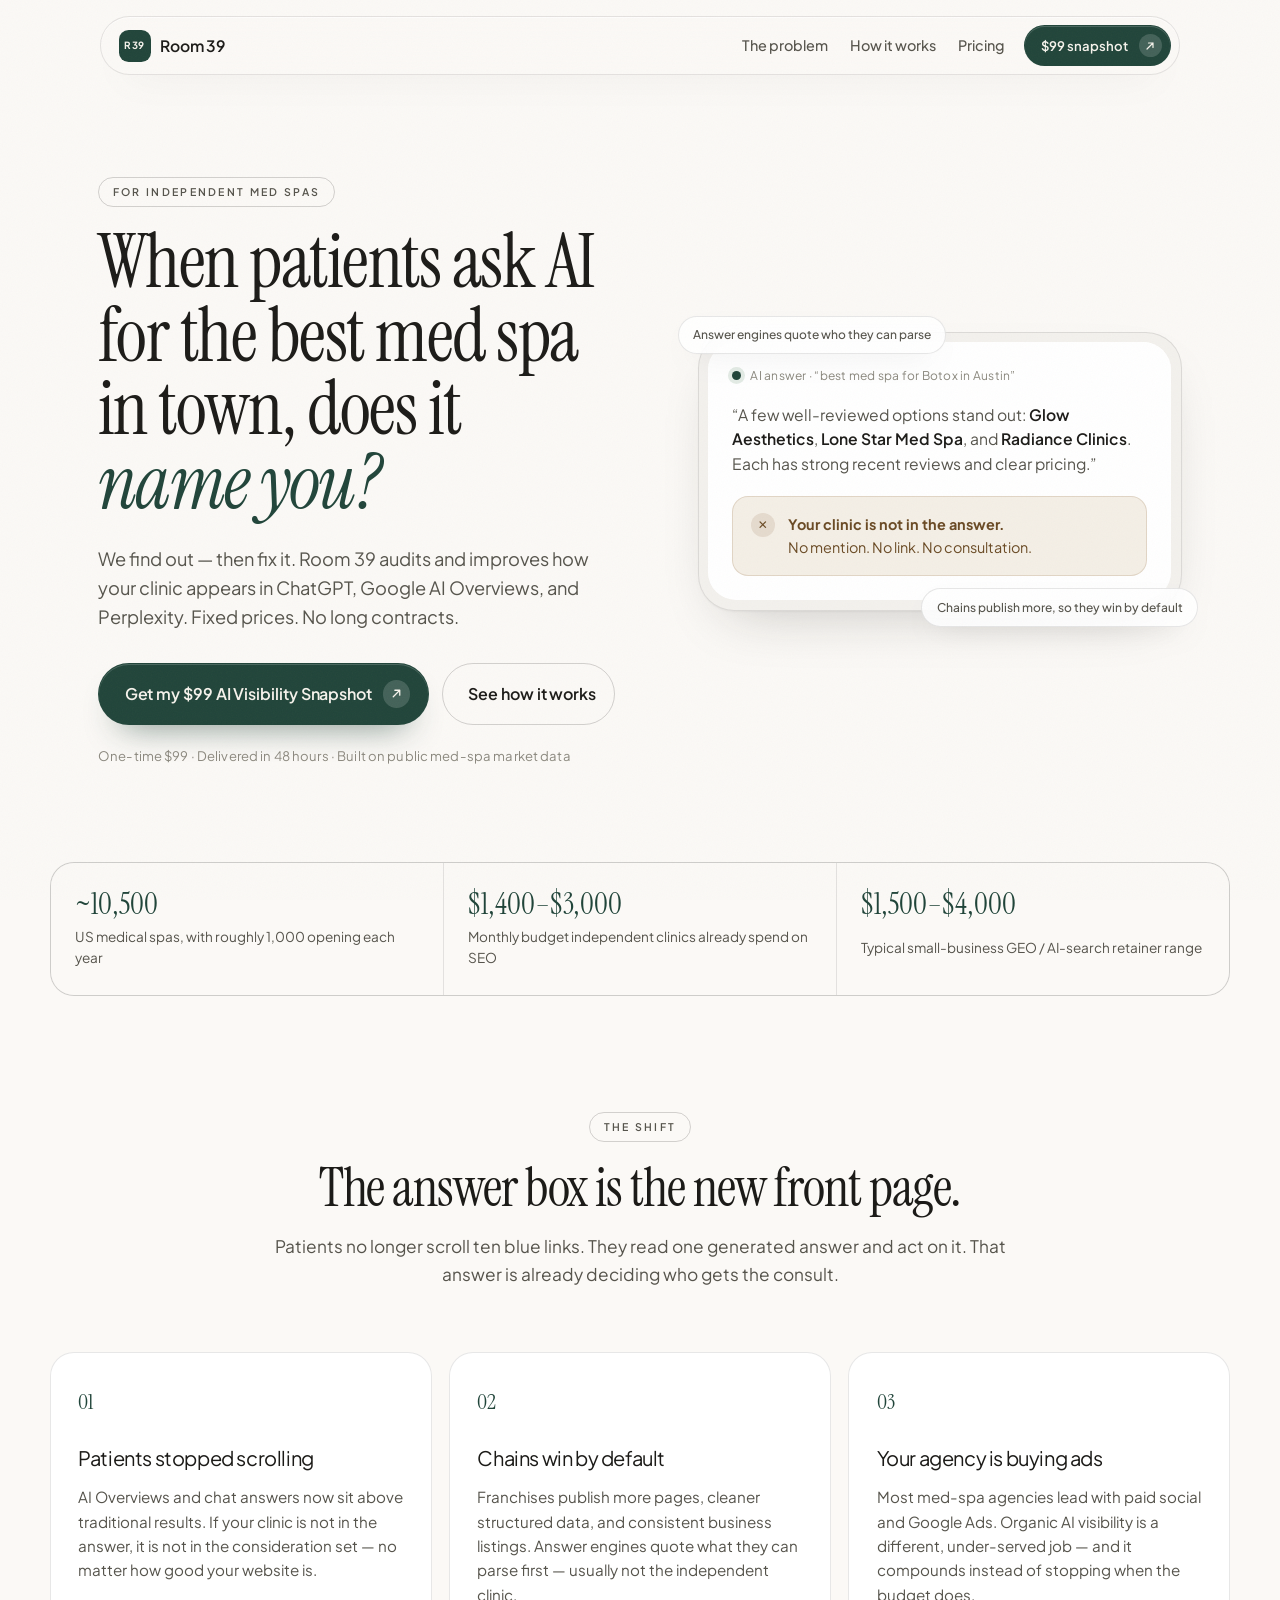
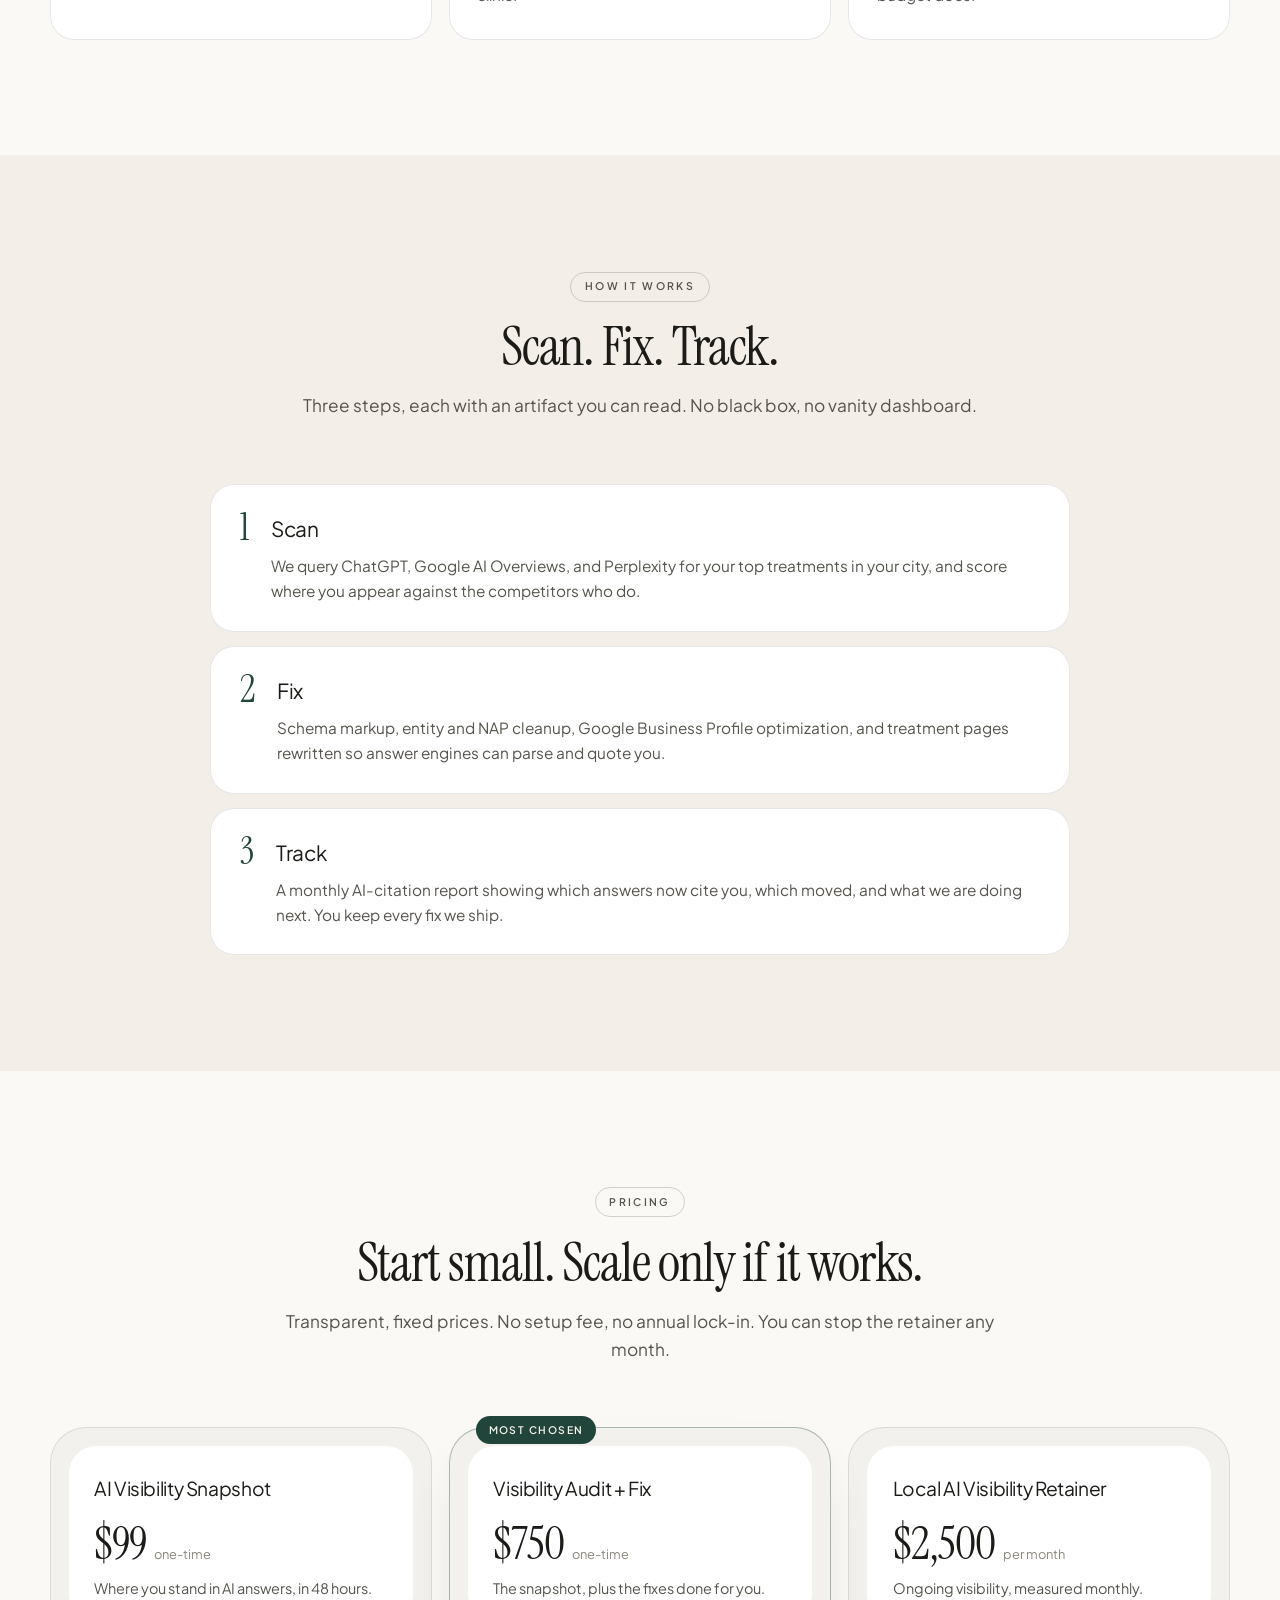
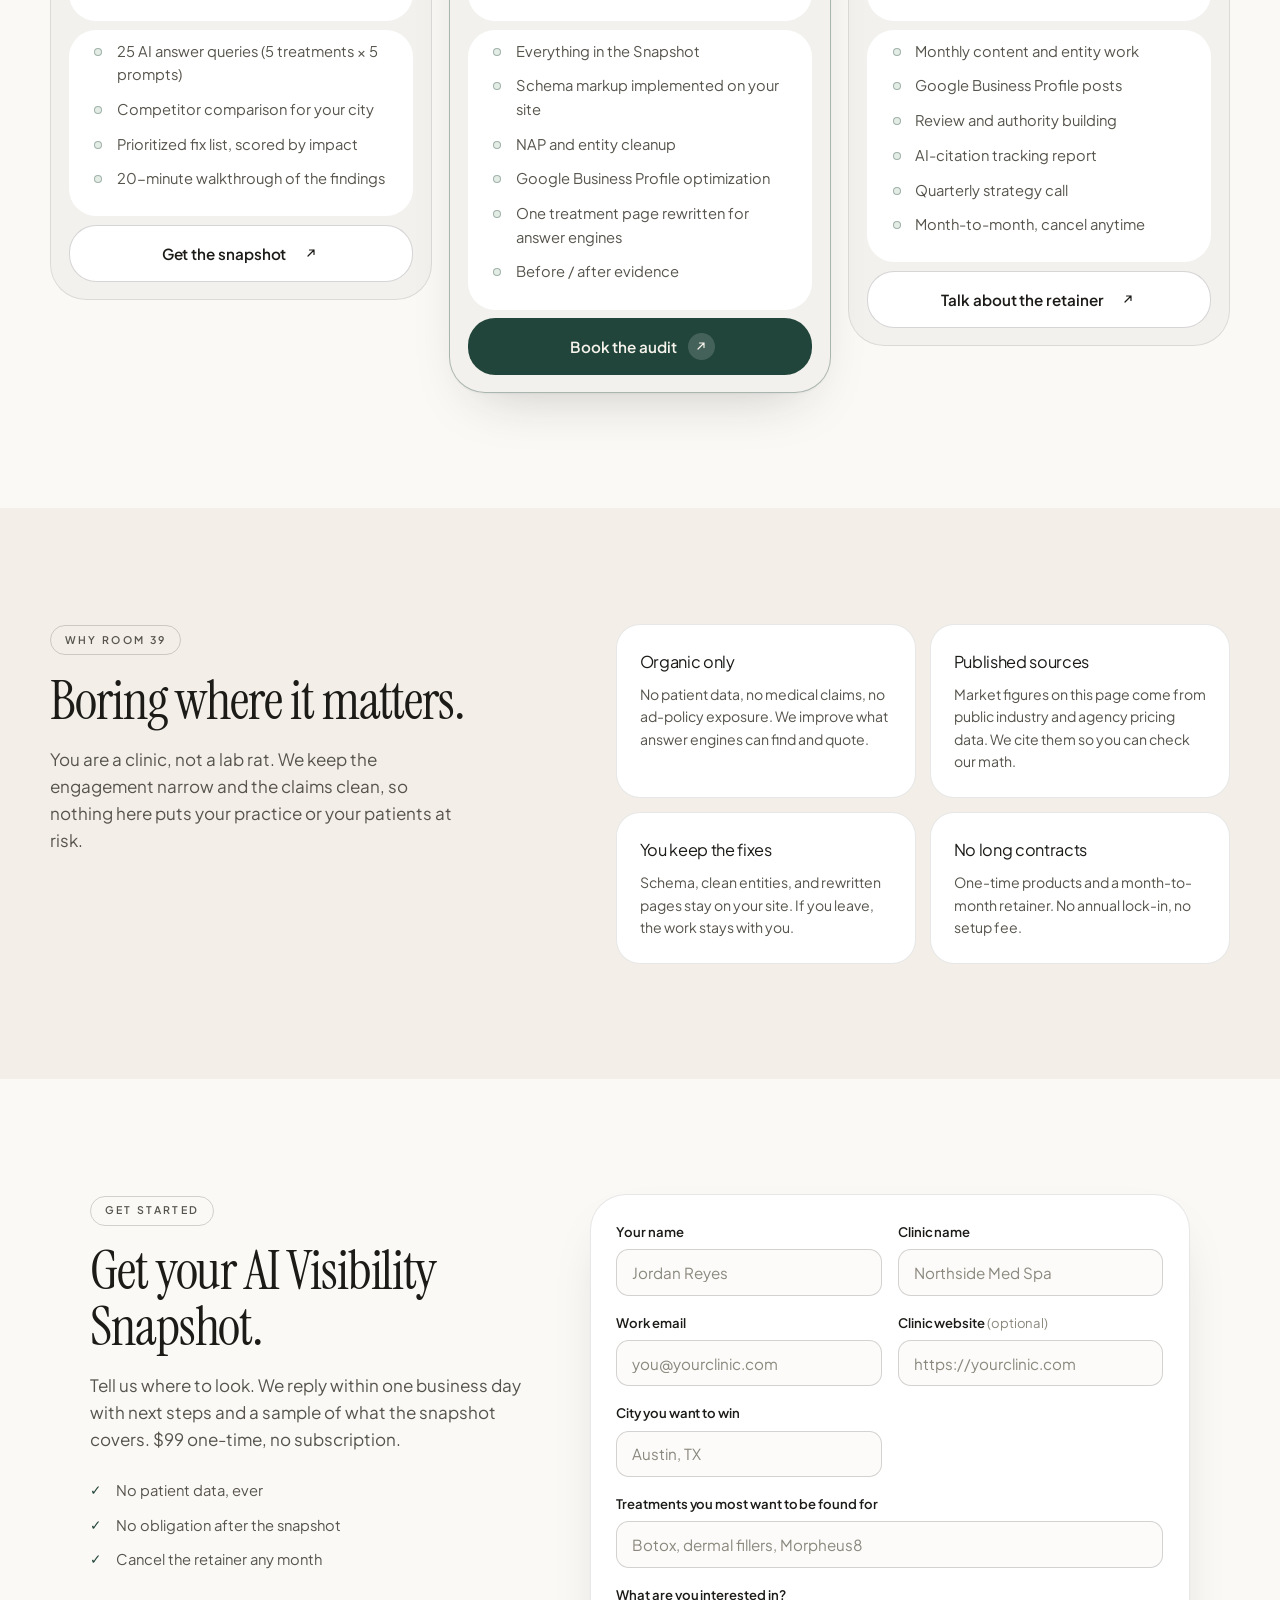
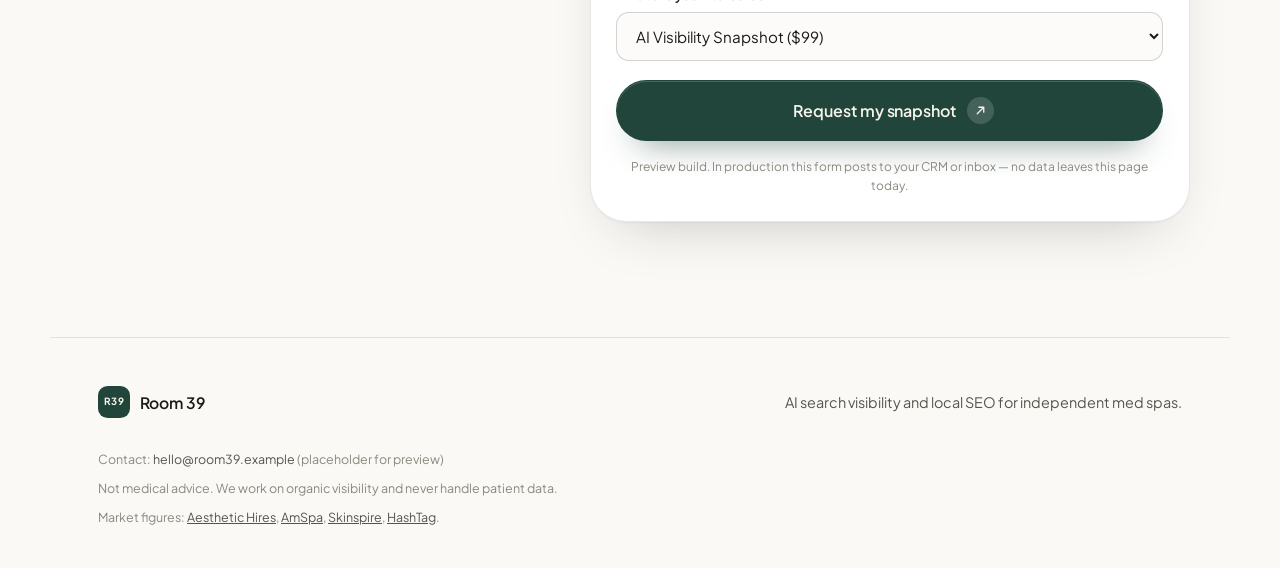
==== index.html @ 49287964 "Add Room 39 AI visibility one-page offer site Static one-pager for independent med spas: headline, p" ====
<!doctype html>
<html lang="en">
<head>
  <meta charset="utf-8" />
  <meta name="viewport" content="width=device-width, initial-scale=1" />
  <title>Room 39 — AI visibility for independent med spas</title>
  <meta name="description" content="Room 39 audits and fixes how your med spa appears in ChatGPT, Google AI Overviews, and Perplexity. Fixed prices, no long contracts." />
  <meta name="theme-color" content="#FBF9F6" />
  <meta property="og:title" content="Room 39 — AI visibility for independent med spas" />
  <meta property="og:description" content="When patients ask AI for the best med spa in town, does it name you? Find out for $99." />
  <meta property="og:type" content="website" />
  <link rel="icon" href="data:image/svg+xml,%3Csvg xmlns='http://www.w3.org/2000/svg' viewBox='0 0 32 32'%3E%3Crect width='32' height='32' rx='8' fill='%2321453A'/%3E%3Cpath d='M9 23V9h6.2c2.6 0 4.3 1.3 4.3 3.4 0 1.5-.8 2.6-2.2 3 1.7.3 2.8 1.5 2.8 3.3 0 2.4-1.9 3.9-4.9 3.9H9z' fill='%23FBF9F6'/%3E%3C/svg%3E" />
  <link rel="preconnect" href="https://fonts.googleapis.com" />
  <link rel="preconnect" href="https://fonts.gstatic.com" crossorigin />
  <link href="https://fonts.googleapis.com/css2?family=Instrument+Serif:ital@0;1&family=Plus+Jakarta+Sans:wght@400;500;600;700&display=swap" rel="stylesheet" />
  <link rel="stylesheet" href="styles.css" />
</head>
<body>
  <div class="grain" aria-hidden="true"></div>

  <!-- Floating nav pill -->
  <header class="nav-wrap">
    <nav class="nav" aria-label="Primary">
      <a class="brand" href="#top" aria-label="Room 39 home">
        <span class="brand-mark" aria-hidden="true">R39</span>
        <span class="brand-name">Room&nbsp;39</span>
      </a>
      <div class="nav-links">
        <a href="#problem">The problem</a>
        <a href="#how">How it works</a>
        <a href="#pricing">Pricing</a>
      </div>
      <a class="btn btn-sm" href="#lead" data-cta="snapshot">
        <span>$99 snapshot</span>
        <span class="btn-ico" aria-hidden="true">
          <svg viewBox="0 0 16 16" width="12" height="12" fill="none" stroke="currentColor" stroke-width="1.6" stroke-linecap="round" stroke-linejoin="round"><path d="M4 12 12 4M6 4h6v6"/></svg>
        </span>
      </a>
    </nav>
  </header>

  <main id="top">
    <!-- Hero -->
    <section class="hero">
      <div class="hero-copy reveal">
        <span class="eyebrow">For independent med spas</span>
        <h1>When patients ask AI for the best med spa in town, does it <em>name&nbsp;you?</em></h1>
        <p class="lede">We find out — then fix it. Room 39 audits and improves how your clinic appears in ChatGPT, Google AI&nbsp;Overviews, and Perplexity. Fixed prices. No long contracts.</p>
        <div class="hero-actions">
          <a class="btn btn-lg" href="#lead" data-cta="snapshot">
            <span>Get my $99 AI Visibility Snapshot</span>
            <span class="btn-ico" aria-hidden="true">
              <svg viewBox="0 0 16 16" width="13" height="13" fill="none" stroke="currentColor" stroke-width="1.6" stroke-linecap="round" stroke-linejoin="round"><path d="M4 12 12 4M6 4h6v6"/></svg>
            </span>
          </a>
          <a class="btn btn-ghost btn-lg" href="#how">See how it works</a>
        </div>
        <p class="hero-note">One-time $99 · Delivered in 48 hours · Built on public med-spa market data</p>
      </div>

      <div class="hero-visual reveal" aria-hidden="true">
        <div class="frame">
          <div class="answer-card">
            <div class="answer-head">
              <span class="answer-dot"></span>
              <span>AI answer · “best med spa for Botox in Austin”</span>
            </div>
            <p class="answer-body">“A few well-reviewed options stand out: <strong>Glow Aesthetics</strong>, <strong>Lone Star Med Spa</strong>, and <strong>Radiance Clinics</strong>. Each has strong recent reviews and clear pricing.”</p>
            <div class="answer-miss">
              <span class="miss-x" aria-hidden="true">✕</span>
              <p><strong>Your clinic is not in the answer.</strong><br />No mention. No link. No consultation.</p>
            </div>
          </div>
        </div>
        <div class="chip chip-a">Answer engines quote who they can parse</div>
        <div class="chip chip-b">Chains publish more, so they win by default</div>
      </div>
    </section>

    <!-- Proof strip -->
    <section class="strip reveal" aria-label="Market context">
      <div class="strip-item">
        <span class="strip-num">~10,500</span>
        <span class="strip-label">US medical spas, with roughly 1,000 opening each year</span>
      </div>
      <div class="strip-item">
        <span class="strip-num">$1,400–$3,000</span>
        <span class="strip-label">Monthly budget independent clinics already spend on SEO</span>
      </div>
      <div class="strip-item">
        <span class="strip-num">$1,500–$4,000</span>
        <span class="strip-label">Typical small-business GEO / AI-search retainer range</span>
      </div>
    </section>

    <!-- Problem -->
    <section class="section" id="problem">
      <div class="section-head reveal">
        <span class="eyebrow">The shift</span>
        <h2>The answer box is the new front page.</h2>
        <p class="section-lede">Patients no longer scroll ten blue links. They read one generated answer and act on it. That answer is already deciding who gets the consult.</p>
      </div>
      <div class="grid-3">
        <article class="card reveal">
          <span class="card-kicker">01</span>
          <h3>Patients stopped scrolling</h3>
          <p>AI Overviews and chat answers now sit above traditional results. If your clinic is not in the answer, it is not in the consideration set — no matter how good your website is.</p>
        </article>
        <article class="card reveal">
          <span class="card-kicker">02</span>
          <h3>Chains win by default</h3>
          <p>Franchises publish more pages, cleaner structured data, and consistent business listings. Answer engines quote what they can parse first — usually not the independent clinic.</p>
        </article>
        <article class="card reveal">
          <span class="card-kicker">03</span>
          <h3>Your agency is buying ads</h3>
          <p>Most med-spa agencies lead with paid social and Google Ads. Organic AI visibility is a different, under-served job — and it compounds instead of stopping when the budget does.</p>
        </article>
      </div>
    </section>

    <!-- How it works -->
    <section class="section section-alt" id="how">
      <div class="section-head reveal">
        <span class="eyebrow">How it works</span>
        <h2>Scan. Fix. Track.</h2>
        <p class="section-lede">Three steps, each with an artifact you can read. No black box, no vanity dashboard.</p>
      </div>
      <div class="steps">
        <article class="step reveal">
          <span class="step-num">1</span>
          <div>
            <h3>Scan</h3>
            <p>We query ChatGPT, Google AI Overviews, and Perplexity for your top treatments in your city, and score where you appear against the competitors who do.</p>
          </div>
        </article>
        <article class="step reveal">
          <span class="step-num">2</span>
          <div>
            <h3>Fix</h3>
            <p>Schema markup, entity and NAP cleanup, Google Business Profile optimization, and treatment pages rewritten so answer engines can parse and quote you.</p>
          </div>
        </article>
        <article class="step reveal">
          <span class="step-num">3</span>
          <div>
            <h3>Track</h3>
            <p>A monthly AI-citation report showing which answers now cite you, which moved, and what we are doing next. You keep every fix we ship.</p>
          </div>
        </article>
      </div>
    </section>

    <!-- Pricing -->
    <section class="section" id="pricing">
      <div class="section-head reveal">
        <span class="eyebrow">Pricing</span>
        <h2>Start small. Scale only if it works.</h2>
        <p class="section-lede">Transparent, fixed prices. No setup fee, no annual lock-in. You can stop the retainer any month.</p>
      </div>
      <div class="plans">
        <article class="plan reveal">
          <div class="plan-top">
            <h3>AI Visibility Snapshot</h3>
            <p class="plan-price"><span>$99</span><small>one-time</small></p>
            <p class="plan-for">Where you stand in AI answers, in 48 hours.</p>
          </div>
          <ul class="plan-list">
            <li>25 AI answer queries (5 treatments × 5 prompts)</li>
            <li>Competitor comparison for your city</li>
            <li>Prioritized fix list, scored by impact</li>
            <li>20-minute walkthrough of the findings</li>
          </ul>
          <button class="btn btn-block" data-plan="AI Visibility Snapshot ($99)">
            <span>Get the snapshot</span>
            <span class="btn-ico" aria-hidden="true"><svg viewBox="0 0 16 16" width="12" height="12" fill="none" stroke="currentColor" stroke-width="1.6" stroke-linecap="round" stroke-linejoin="round"><path d="M4 12 12 4M6 4h6v6"/></svg></span>
          </button>
        </article>

        <article class="plan plan-featured reveal">
          <span class="plan-badge">Most chosen</span>
          <div class="plan-top">
            <h3>Visibility Audit + Fix</h3>
            <p class="plan-price"><span>$750</span><small>one-time</small></p>
            <p class="plan-for">The snapshot, plus the fixes done for you.</p>
          </div>
          <ul class="plan-list">
            <li>Everything in the Snapshot</li>
            <li>Schema markup implemented on your site</li>
            <li>NAP and entity cleanup</li>
            <li>Google Business Profile optimization</li>
            <li>One treatment page rewritten for answer engines</li>
            <li>Before / after evidence</li>
          </ul>
          <button class="btn btn-block btn-dark" data-plan="Visibility Audit + Fix ($750)">
            <span>Book the audit</span>
            <span class="btn-ico" aria-hidden="true"><svg viewBox="0 0 16 16" width="12" height="12" fill="none" stroke="currentColor" stroke-width="1.6" stroke-linecap="round" stroke-linejoin="round"><path d="M4 12 12 4M6 4h6v6"/></svg></span>
          </button>
        </article>

        <article class="plan reveal">
          <div class="plan-top">
            <h3>Local AI Visibility Retainer</h3>
            <p class="plan-price"><span>$2,500</span><small>per month</small></p>
            <p class="plan-for">Ongoing visibility, measured monthly.</p>
          </div>
          <ul class="plan-list">
            <li>Monthly content and entity work</li>
            <li>Google Business Profile posts</li>
            <li>Review and authority building</li>
            <li>AI-citation tracking report</li>
            <li>Quarterly strategy call</li>
            <li>Month-to-month, cancel anytime</li>
          </ul>
          <button class="btn btn-block" data-plan="Local AI Visibility Retainer ($2,500/mo)">
            <span>Talk about the retainer</span>
            <span class="btn-ico" aria-hidden="true"><svg viewBox="0 0 16 16" width="12" height="12" fill="none" stroke="currentColor" stroke-width="1.6" stroke-linecap="round" stroke-linejoin="round"><path d="M4 12 12 4M6 4h6v6"/></svg></span>
          </button>
        </article>
      </div>
    </section>

    <!-- Trust -->
    <section class="section section-alt" id="trust">
      <div class="trust">
        <div class="trust-copy reveal">
          <span class="eyebrow">Why Room 39</span>
          <h2>Boring where it matters.</h2>
          <p>You are a clinic, not a lab rat. We keep the engagement narrow and the claims clean, so nothing here puts your practice or your patients at risk.</p>
        </div>
        <div class="trust-grid">
          <div class="trust-item reveal">
            <h3>Organic only</h3>
            <p>No patient data, no medical claims, no ad-policy exposure. We improve what answer engines can find and quote.</p>
          </div>
          <div class="trust-item reveal">
            <h3>Published sources</h3>
            <p>Market figures on this page come from public industry and agency pricing data. We cite them so you can check our math.</p>
          </div>
          <div class="trust-item reveal">
            <h3>You keep the fixes</h3>
            <p>Schema, clean entities, and rewritten pages stay on your site. If you leave, the work stays with you.</p>
          </div>
          <div class="trust-item reveal">
            <h3>No long contracts</h3>
            <p>One-time products and a month-to-month retainer. No annual lock-in, no setup fee.</p>
          </div>
        </div>
      </div>
    </section>

    <!-- Lead form -->
    <section class="section" id="lead">
      <div class="lead-wrap">
        <div class="lead-copy reveal">
          <span class="eyebrow">Get started</span>
          <h2>Get your AI Visibility Snapshot.</h2>
          <p>Tell us where to look. We reply within one business day with next steps and a sample of what the snapshot covers. $99 one-time, no subscription.</p>
          <ul class="lead-points">
            <li>No patient data, ever</li>
            <li>No obligation after the snapshot</li>
            <li>Cancel the retainer any month</li>
          </ul>
        </div>

        <form class="lead-form reveal" id="lead-form" novalidate>
          <div class="field">
            <label for="name">Your name</label>
            <input id="name" name="name" type="text" autocomplete="name" required placeholder="Jordan Reyes" />
          </div>
          <div class="field">
            <label for="clinic">Clinic name</label>
            <input id="clinic" name="clinic" type="text" autocomplete="organization" required placeholder="Northside Med Spa" />
          </div>
          <div class="field">
            <label for="email">Work email</label>
            <input id="email" name="email" type="email" autocomplete="email" required placeholder="you@yourclinic.com" />
          </div>
          <div class="field">
            <label for="website">Clinic website <span class="opt">(optional)</span></label>
            <input id="website" name="website" type="url" autocomplete="url" placeholder="https://yourclinic.com" />
          </div>
          <div class="field">
            <label for="city">City you want to win</label>
            <input id="city" name="city" type="text" required placeholder="Austin, TX" />
          </div>
          <div class="field field-full">
            <label for="treatments">Treatments you most want to be found for</label>
            <input id="treatments" name="treatments" type="text" placeholder="Botox, dermal fillers, Morpheus8" />
          </div>
          <div class="field field-full">
            <label for="interest">What are you interested in?</label>
            <select id="interest" name="interest">
              <option>AI Visibility Snapshot ($99)</option>
              <option>Visibility Audit + Fix ($750)</option>
              <option>Local AI Visibility Retainer ($2,500/mo)</option>
              <option>Not sure yet — recommend one</option>
            </select>
          </div>
          <p class="form-error" id="form-error" role="alert" hidden>Please add your name, clinic, a valid work email, and a city.</p>
          <button class="btn btn-lg btn-block" type="submit" id="submit-btn">
            <span>Request my snapshot</span>
            <span class="btn-ico" aria-hidden="true"><svg viewBox="0 0 16 16" width="13" height="13" fill="none" stroke="currentColor" stroke-width="1.6" stroke-linecap="round" stroke-linejoin="round"><path d="M4 12 12 4M6 4h6v6"/></svg></span>
          </button>
          <p class="form-note">Preview build. In production this form posts to your CRM or inbox — no data leaves this page today.</p>
        </form>

        <div class="lead-success reveal" id="lead-success" hidden>
          <span class="success-mark" aria-hidden="true">✓</span>
          <h2>Request received.</h2>
          <p>Thanks — we have what we need. We will reply within one business day with next steps for your <strong id="success-plan">AI Visibility Snapshot</strong>.</p>
          <a class="btn btn-ghost" href="#top">Back to top</a>
        </div>
      </div>
    </section>
  </main>

  <footer class="footer">
    <div class="footer-top">
      <a class="brand" href="#top">
        <span class="brand-mark" aria-hidden="true">R39</span>
        <span class="brand-name">Room&nbsp;39</span>
      </a>
      <p class="footer-line">AI search visibility and local SEO for independent med spas.</p>
    </div>
    <div class="footer-bottom">
      <p>Contact: <span class="placeholder">hello@room39.example</span> (placeholder for preview)</p>
      <p>Not medical advice. We work on organic visibility and never handle patient data.</p>
      <p class="sources">Market figures: <a href="https://www.aesthetichires.com/med-spa-industry-statistics/" target="_blank" rel="noopener">Aesthetic Hires</a>, <a href="https://americanmedspa.org/med-spa-statistics/" target="_blank" rel="noopener">AmSpa</a>, <a href="https://skinspire.agency/medspa-digital-marketing/med-spa-seo-services/" target="_blank" rel="noopener">Skinspire</a>, <a href="https://hashtag.org/ai-costs/geo" target="_blank" rel="noopener">HashTag</a>.</p>
    </div>
  </footer>

  <script src="script.js"></script>
</body>
</html>
---- styles.css ----
/* Room 39 — one-page offer site
   Vibe: editorial luxury / soft structuralism. One accent, heavy whitespace,
   scale-driven hierarchy, transform/opacity motion only. */

:root {
  --bg: #fbf9f6;
  --bg-alt: #f3efe8;
  --paper: #ffffff;
  --ink: #1c1b18;
  --ink-soft: #56544c;
  --ink-faint: #8b887e;
  --line: rgba(28, 27, 24, 0.1);
  --line-strong: rgba(28, 27, 24, 0.18);
  --accent: #21453a;
  --accent-ink: #f6f3ec;
  --accent-soft: #e4ece6;
  --radius-xl: 2.25rem;
  --radius-lg: 1.5rem;
  --radius-md: 1rem;
  --shadow-soft: 0 1px 2px rgba(28, 27, 24, 0.04), 0 24px 60px -30px rgba(28, 27, 24, 0.28);
  --ease: cubic-bezier(0.32, 0.72, 0, 1);
  --serif: "Instrument Serif", "Iowan Old Style", Georgia, serif;
  --sans: "Plus Jakarta Sans", system-ui, -apple-system, "Segoe UI", sans-serif;
}

* { box-sizing: border-box; }

html { scroll-behavior: smooth; }
@media (prefers-reduced-motion: reduce) {
  html { scroll-behavior: auto; }
  .reveal { transition: none !important; opacity: 1 !important; transform: none !important; filter: none !important; }
}

body {
  margin: 0;
  background: var(--bg);
  color: var(--ink);
  font-family: var(--sans);
  font-size: 17px;
  line-height: 1.6;
  -webkit-font-smoothing: antialiased;
  text-rendering: optimizeLegibility;
  overflow-x: hidden;
}

h1, h2, h3 { margin: 0; font-weight: 400; letter-spacing: -0.02em; }
h1, h2 { font-family: var(--serif); overflow-wrap: anywhere; }
h1 em { font-style: italic; color: var(--accent); }
p { margin: 0; }
a { color: inherit; }
img { max-width: 100%; display: block; }

.grain {
  position: fixed;
  inset: 0;
  z-index: 60;
  pointer-events: none;
  opacity: 0.035;
  background-image: url("data:image/svg+xml,%3Csvg xmlns='http://www.w3.org/2000/svg' width='160' height='160'%3E%3Cfilter id='n'%3E%3CfeTurbulence type='fractalNoise' baseFrequency='0.8' numOctaves='3'/%3E%3C/filter%3E%3Crect width='160' height='160' filter='url(%23n)'/%3E%3C/svg%3E");
}

/* ---------- Nav ---------- */
.nav-wrap {
  position: fixed;
  top: 0;
  left: 0;
  right: 0;
  z-index: 50;
  display: flex;
  justify-content: center;
  padding: 1rem clamp(0.75rem, 3vw, 2rem);
  pointer-events: none;
}
.nav {
  pointer-events: auto;
  width: min(1080px, 100%);
  display: flex;
  align-items: center;
  gap: 1.25rem;
  padding: 0.5rem 0.5rem 0.5rem 1.1rem;
  border-radius: 999px;
  border: 1px solid var(--line);
  background: rgba(251, 249, 246, 0.78);
  backdrop-filter: blur(20px) saturate(1.3);
  -webkit-backdrop-filter: blur(20px) saturate(1.3);
  box-shadow: 0 1px 0 rgba(255, 255, 255, 0.6) inset, 0 18px 40px -28px rgba(28, 27, 24, 0.4);
}
.brand { display: inline-flex; align-items: center; gap: 0.6rem; text-decoration: none; }
.brand-mark {
  display: grid;
  place-items: center;
  width: 2rem; height: 2rem;
  border-radius: 0.6rem;
  background: var(--accent);
  color: var(--accent-ink);
  font-size: 0.62rem;
  font-weight: 700;
  letter-spacing: 0.04em;
}
.brand-name { font-weight: 600; font-size: 0.98rem; letter-spacing: -0.01em; }
.nav-links { display: flex; gap: 1.4rem; margin-left: auto; }
.nav-links a {
  text-decoration: none;
  color: var(--ink-soft);
  font-size: 0.9rem;
  font-weight: 500;
  transition: color 0.4s var(--ease);
}
.nav-links a:hover { color: var(--ink); }

/* ---------- Buttons ---------- */
.btn {
  --pad: 0.85rem 1.1rem 0.85rem 1.4rem;
  display: inline-flex;
  align-items: center;
  justify-content: center;
  gap: 0.7rem;
  padding: var(--pad);
  border: 1px solid transparent;
  border-radius: 999px;
  background: var(--accent);
  color: var(--accent-ink);
  font-family: inherit;
  font-size: 0.95rem;
  font-weight: 600;
  letter-spacing: -0.005em;
  text-decoration: none;
  cursor: pointer;
  transition: transform 0.5s var(--ease), background 0.5s var(--ease), box-shadow 0.5s var(--ease), color 0.5s var(--ease);
  box-shadow: 0 1px 0 rgba(255, 255, 255, 0.18) inset, 0 18px 34px -22px rgba(33, 69, 58, 0.9);
}
.btn:hover { transform: translateY(-1px); box-shadow: 0 1px 0 rgba(255,255,255,0.18) inset, 0 26px 44px -24px rgba(33,69,58,0.95); }
.btn:active { transform: scale(0.985); }
.btn-ico {
  display: grid;
  place-items: center;
  width: 1.7rem; height: 1.7rem;
  border-radius: 999px;
  background: rgba(255, 255, 255, 0.16);
  transition: transform 0.5s var(--ease), background 0.5s var(--ease);
}
.btn:hover .btn-ico { transform: translate(2px, -2px) scale(1.06); }
.btn-sm { font-size: 0.82rem; padding: 0.5rem 0.5rem 0.5rem 1rem; }
.btn-sm .btn-ico { width: 1.45rem; height: 1.45rem; }
.btn-lg { font-size: 1rem; padding: 1rem 1.1rem 1rem 1.6rem; }
.btn-block { width: 100%; }
.btn-ghost {
  background: transparent;
  color: var(--ink);
  border-color: var(--line-strong);
  box-shadow: none;
}
.btn-ghost:hover { background: rgba(28, 27, 24, 0.04); box-shadow: none; }
.btn-dark { background: #14211d; }

/* ---------- Layout ---------- */
.section { padding: clamp(5rem, 9vw, 8rem) clamp(1.25rem, 5vw, 3rem); }
.section-alt { background: var(--bg-alt); }
.section-head { max-width: 46rem; margin: 0 auto clamp(2.5rem, 5vw, 4rem); text-align: center; }
.section-lede { margin-top: 1.1rem; color: var(--ink-soft); font-size: 1.08rem; }
.eyebrow {
  display: inline-block;
  margin-bottom: 1.1rem;
  padding: 0.35rem 0.85rem;
  border: 1px solid var(--line-strong);
  border-radius: 999px;
  font-size: 0.66rem;
  font-weight: 600;
  letter-spacing: 0.22em;
  text-transform: uppercase;
  color: var(--ink-soft);
}
h2 { font-size: clamp(2.1rem, 4.6vw, 3.4rem); line-height: 1.02; }

/* ---------- Hero ---------- */
.hero {
  display: grid;
  grid-template-columns: 1.05fr 0.95fr;
  gap: clamp(2rem, 5vw, 4rem);
  align-items: center;
  padding: clamp(8rem, 15vw, 11rem) clamp(1.25rem, 5vw, 3rem) clamp(4rem, 8vw, 6rem);
  max-width: 1180px;
  margin: 0 auto;
}
h1 { font-size: clamp(2.6rem, 6.2vw, 4.7rem); line-height: 0.98; }
.lede { margin-top: 1.5rem; max-width: 33rem; color: var(--ink-soft); font-size: 1.14rem; }
.hero-actions { display: flex; flex-wrap: wrap; gap: 0.8rem; margin-top: 2rem; }
.hero-note { margin-top: 1.3rem; font-size: 0.82rem; color: var(--ink-faint); letter-spacing: 0.01em; }

.hero-visual { position: relative; }
.frame {
  padding: 0.6rem;
  border-radius: var(--radius-xl);
  border: 1px solid var(--line);
  background: rgba(28, 27, 24, 0.035);
  box-shadow: var(--shadow-soft);
}
.answer-card {
  border-radius: calc(var(--radius-xl) - 0.5rem);
  background: var(--paper);
  padding: 1.5rem;
  box-shadow: inset 0 1px 1px rgba(255, 255, 255, 0.9);
}
.answer-head {
  display: flex; align-items: center; gap: 0.6rem;
  font-size: 0.75rem; color: var(--ink-faint); letter-spacing: 0.02em;
}
.answer-dot {
  width: 0.55rem; height: 0.55rem; border-radius: 999px;
  background: var(--accent); box-shadow: 0 0 0 4px var(--accent-soft);
}
.answer-body { margin-top: 1.1rem; font-size: 0.98rem; color: var(--ink-soft); line-height: 1.55; }
.answer-body strong { color: var(--ink); font-weight: 600; }
.answer-miss {
  display: flex; gap: 0.85rem; align-items: flex-start;
  margin-top: 1.25rem;
  padding: 1rem 1.1rem;
  border-radius: var(--radius-md);
  background: #f4efe6;
  border: 1px solid rgba(122, 74, 30, 0.16);
  font-size: 0.9rem;
  color: #6a4a24;
}
.miss-x {
  flex: 0 0 auto;
  display: grid; place-items: center;
  width: 1.5rem; height: 1.5rem;
  border-radius: 999px;
  background: rgba(122, 74, 30, 0.12);
  font-size: 0.75rem; font-weight: 700;
}
.chip {
  position: absolute;
  padding: 0.55rem 0.9rem;
  border-radius: 999px;
  border: 1px solid var(--line);
  background: rgba(255, 255, 255, 0.9);
  backdrop-filter: blur(10px);
  font-size: 0.75rem;
  font-weight: 500;
  color: var(--ink-soft);
  box-shadow: 0 12px 30px -18px rgba(28, 27, 24, 0.5);
}
.chip-a { top: -1rem; left: -1.25rem; }
.chip-b { bottom: -1rem; right: -1rem; }

/* ---------- Proof strip ---------- */
.strip {
  display: grid;
  grid-template-columns: repeat(3, 1fr);
  gap: 1px;
  max-width: 1180px;
  margin: 0 auto;
  background: var(--line);
  border: 1px solid var(--line);
  border-radius: var(--radius-lg);
  overflow: hidden;
}
.strip-item { background: var(--bg); padding: 1.6rem 1.5rem; display: grid; gap: 0.4rem; }
.strip-num { font-family: var(--serif); font-size: 1.9rem; color: var(--accent); line-height: 1; }
.strip-label { font-size: 0.85rem; color: var(--ink-soft); }

/* ---------- Cards ---------- */
.grid-3 { display: grid; grid-template-columns: repeat(3, 1fr); gap: 1.1rem; max-width: 1180px; margin: 0 auto; }
.card {
  padding: 1.9rem 1.7rem 2rem;
  border-radius: var(--radius-lg);
  border: 1px solid var(--line);
  background: var(--paper);
  box-shadow: inset 0 1px 1px rgba(255, 255, 255, 0.9);
  transition: transform 0.6s var(--ease), box-shadow 0.6s var(--ease);
}
.card:hover { transform: translateY(-3px); box-shadow: var(--shadow-soft); }
.card-kicker {
  font-family: var(--serif);
  font-size: 1.4rem;
  color: var(--accent);
  display: block;
  margin-bottom: 1.4rem;
}
.card h3 { font-size: 1.25rem; }
.card p { margin-top: 0.7rem; color: var(--ink-soft); font-size: 0.95rem; }

/* ---------- Steps ---------- */
.steps { max-width: 860px; margin: 0 auto; display: grid; gap: 0.9rem; }
.step {
  display: flex; gap: 1.4rem;
  padding: 1.7rem 1.8rem;
  border-radius: var(--radius-lg);
  border: 1px solid var(--line);
  background: var(--paper);
  align-items: flex-start;
}
.step-num {
  flex: 0 0 auto;
  font-family: var(--serif);
  font-size: 2.4rem;
  line-height: 0.8;
  color: var(--accent);
}
.step h3 { font-size: 1.3rem; }
.step p { margin-top: 0.55rem; color: var(--ink-soft); font-size: 0.96rem; }

/* ---------- Pricing ---------- */
.plans { display: grid; grid-template-columns: repeat(3, 1fr); gap: 1.1rem; max-width: 1180px; margin: 0 auto; align-items: start; }
.plan {
  position: relative;
  display: flex; flex-direction: column;
  padding: 1.1rem;
  border-radius: var(--radius-xl);
  border: 1px solid var(--line);
  background: rgba(28, 27, 24, 0.03);
}
.plan-top, .plan-list, .plan > .btn { background: var(--paper); border-radius: calc(var(--radius-xl) - 0.55rem); }
.plan-top { padding: 1.7rem 1.6rem 1.3rem; }
.plan-top h3 { font-size: 1.2rem; }
.plan-price { margin-top: 1rem; display: flex; align-items: baseline; gap: 0.5rem; }
.plan-price span { font-family: var(--serif); font-size: 2.9rem; line-height: 1; letter-spacing: -0.02em; }
.plan-price small { font-size: 0.8rem; color: var(--ink-faint); }
.plan-for { margin-top: 0.7rem; font-size: 0.9rem; color: var(--ink-soft); }
.plan-list { list-style: none; margin: 0.55rem 0 0; padding: 0.6rem 1.6rem 1.6rem; display: grid; gap: 0.7rem; }
.plan-list li { position: relative; padding-left: 1.4rem; font-size: 0.92rem; color: var(--ink-soft); }
.plan-list li::before {
  content: "";
  position: absolute; left: 0; top: 0.55em;
  width: 0.5rem; height: 0.5rem;
  border-radius: 999px;
  background: var(--accent-soft);
  box-shadow: inset 0 0 0 1px rgba(33, 69, 58, 0.35);
}
.plan > .btn { margin-top: 0.55rem; background: var(--paper); color: var(--ink); border: 1px solid var(--line-strong); box-shadow: none; }
.plan > .btn:hover { background: var(--accent-soft); }
.plan-featured { border-color: rgba(33, 69, 58, 0.35); box-shadow: var(--shadow-soft); }
.plan-featured > .btn { background: var(--accent); color: var(--accent-ink); border-color: transparent; }
.plan-featured > .btn:hover { background: #1a382f; }
.plan-badge {
  position: absolute; top: -0.75rem; left: 1.6rem;
  padding: 0.35rem 0.8rem;
  border-radius: 999px;
  background: var(--accent);
  color: var(--accent-ink);
  font-size: 0.65rem; font-weight: 600; letter-spacing: 0.14em; text-transform: uppercase;
}

/* ---------- Trust ---------- */
.trust { display: grid; grid-template-columns: 0.9fr 1.1fr; gap: clamp(2rem, 5vw, 4rem); max-width: 1180px; margin: 0 auto; align-items: start; }
.trust-copy p { margin-top: 1.1rem; color: var(--ink-soft); max-width: 26rem; }
.trust-grid { display: grid; grid-template-columns: 1fr 1fr; gap: 0.9rem; }
.trust-item { padding: 1.5rem 1.4rem; border-radius: var(--radius-lg); border: 1px solid var(--line); background: var(--paper); }
.trust-item h3 { font-size: 1.02rem; }
.trust-item p { margin-top: 0.5rem; font-size: 0.88rem; color: var(--ink-soft); }

/* ---------- Lead ---------- */
.lead-wrap {
  display: grid;
  grid-template-columns: 0.85fr 1.15fr;
  gap: clamp(2rem, 5vw, 3.5rem);
  max-width: 1100px;
  margin: 0 auto;
  align-items: start;
}
.lead-copy p { margin-top: 1.1rem; color: var(--ink-soft); }
.lead-points { list-style: none; margin: 1.6rem 0 0; padding: 0; display: grid; gap: 0.7rem; }
.lead-points li { position: relative; padding-left: 1.6rem; font-size: 0.92rem; color: var(--ink-soft); }
.lead-points li::before {
  content: "✓";
  position: absolute; left: 0; top: 0;
  color: var(--accent); font-weight: 700; font-size: 0.85rem;
}
.lead-form {
  display: grid;
  grid-template-columns: 1fr 1fr;
  gap: 1rem;
  padding: 1.6rem;
  border-radius: var(--radius-xl);
  border: 1px solid var(--line);
  background: var(--paper);
  box-shadow: var(--shadow-soft);
}
.field { display: grid; gap: 0.45rem; }
.field-full { grid-column: 1 / -1; }
.field label { font-size: 0.82rem; font-weight: 600; letter-spacing: -0.005em; }
.opt { color: var(--ink-faint); font-weight: 400; }
.field input, .field select {
  width: 100%;
  padding: 0.8rem 0.95rem;
  border-radius: 0.8rem;
  border: 1px solid var(--line-strong);
  background: #fcfbf9;
  font-family: inherit;
  font-size: 0.95rem;
  color: var(--ink);
  transition: border-color 0.4s var(--ease), box-shadow 0.4s var(--ease), background 0.4s var(--ease);
}
.field input::placeholder { color: var(--ink-faint); }
.field input:focus, .field select:focus {
  outline: none;
  border-color: var(--accent);
  background: #fff;
  box-shadow: 0 0 0 4px var(--accent-soft);
}
.field input.invalid { border-color: #a23b2c; box-shadow: 0 0 0 4px rgba(162, 59, 44, 0.12); }
.form-error { grid-column: 1 / -1; color: #a23b2c; font-size: 0.85rem; }
.lead-form .btn-block { grid-column: 1 / -1; margin-top: 0.2rem; }
.form-note { grid-column: 1 / -1; font-size: 0.75rem; color: var(--ink-faint); text-align: center; }
.lead-success {
  grid-column: 2;
  padding: 2.5rem;
  border-radius: var(--radius-xl);
  border: 1px solid rgba(33, 69, 58, 0.3);
  background: var(--accent-soft);
  text-align: center;
}
.success-mark {
  display: grid; place-items: center;
  width: 3rem; height: 3rem;
  margin: 0 auto 1.2rem;
  border-radius: 999px;
  background: var(--accent);
  color: var(--accent-ink);
  font-size: 1.2rem;
}
.lead-success h2 { font-size: 2rem; }
.lead-success p { margin: 0.9rem auto 1.6rem; max-width: 26rem; color: var(--ink-soft); }
.lead-wrap.success .lead-copy { grid-column: 1; }
.lead-wrap.success .lead-form { display: none; }

/* ---------- Footer ---------- */
.footer {
  padding: 3rem clamp(1.25rem, 5vw, 3rem) 2.5rem;
  border-top: 1px solid var(--line);
  max-width: 1180px;
  margin: 0 auto;
}
.footer-top { display: flex; align-items: center; justify-content: space-between; gap: 1.5rem; flex-wrap: wrap; }
.footer-line { color: var(--ink-soft); font-size: 0.9rem; }
.footer-bottom { margin-top: 2rem; display: grid; gap: 0.55rem; font-size: 0.78rem; color: var(--ink-faint); }
.footer-bottom a { color: var(--ink-soft); }
.placeholder { color: var(--ink-soft); }

/* ---------- Reveal motion ---------- */
.reveal {
  opacity: 0;
  transform: translateY(2.6rem);
  filter: blur(6px);
  transition: opacity 0.9s var(--ease), transform 0.9s var(--ease), filter 0.9s var(--ease);
}
.reveal.in { opacity: 1; transform: none; filter: blur(0); }

/* ---------- Responsive ---------- */
@media (max-width: 980px) {
  .hero { grid-template-columns: 1fr; }
  .hero-visual { order: 2; }
  .grid-3, .plans { grid-template-columns: 1fr; }
  .trust, .lead-wrap { grid-template-columns: 1fr; }
  .trust-grid { grid-template-columns: 1fr 1fr; }
  .lead-success { grid-column: 1; }
  .strip { grid-template-columns: 1fr; }
}
@media (max-width: 640px) {
  body { font-size: 16px; }
  .nav-links { display: none; }
  .chip-a { left: 0; }
  .chip-b { right: 0; }
  .trust-grid { grid-template-columns: 1fr; }
  .lead-form { grid-template-columns: 1fr; padding: 1.25rem; }
  .answer-card { padding: 1.2rem; }
}
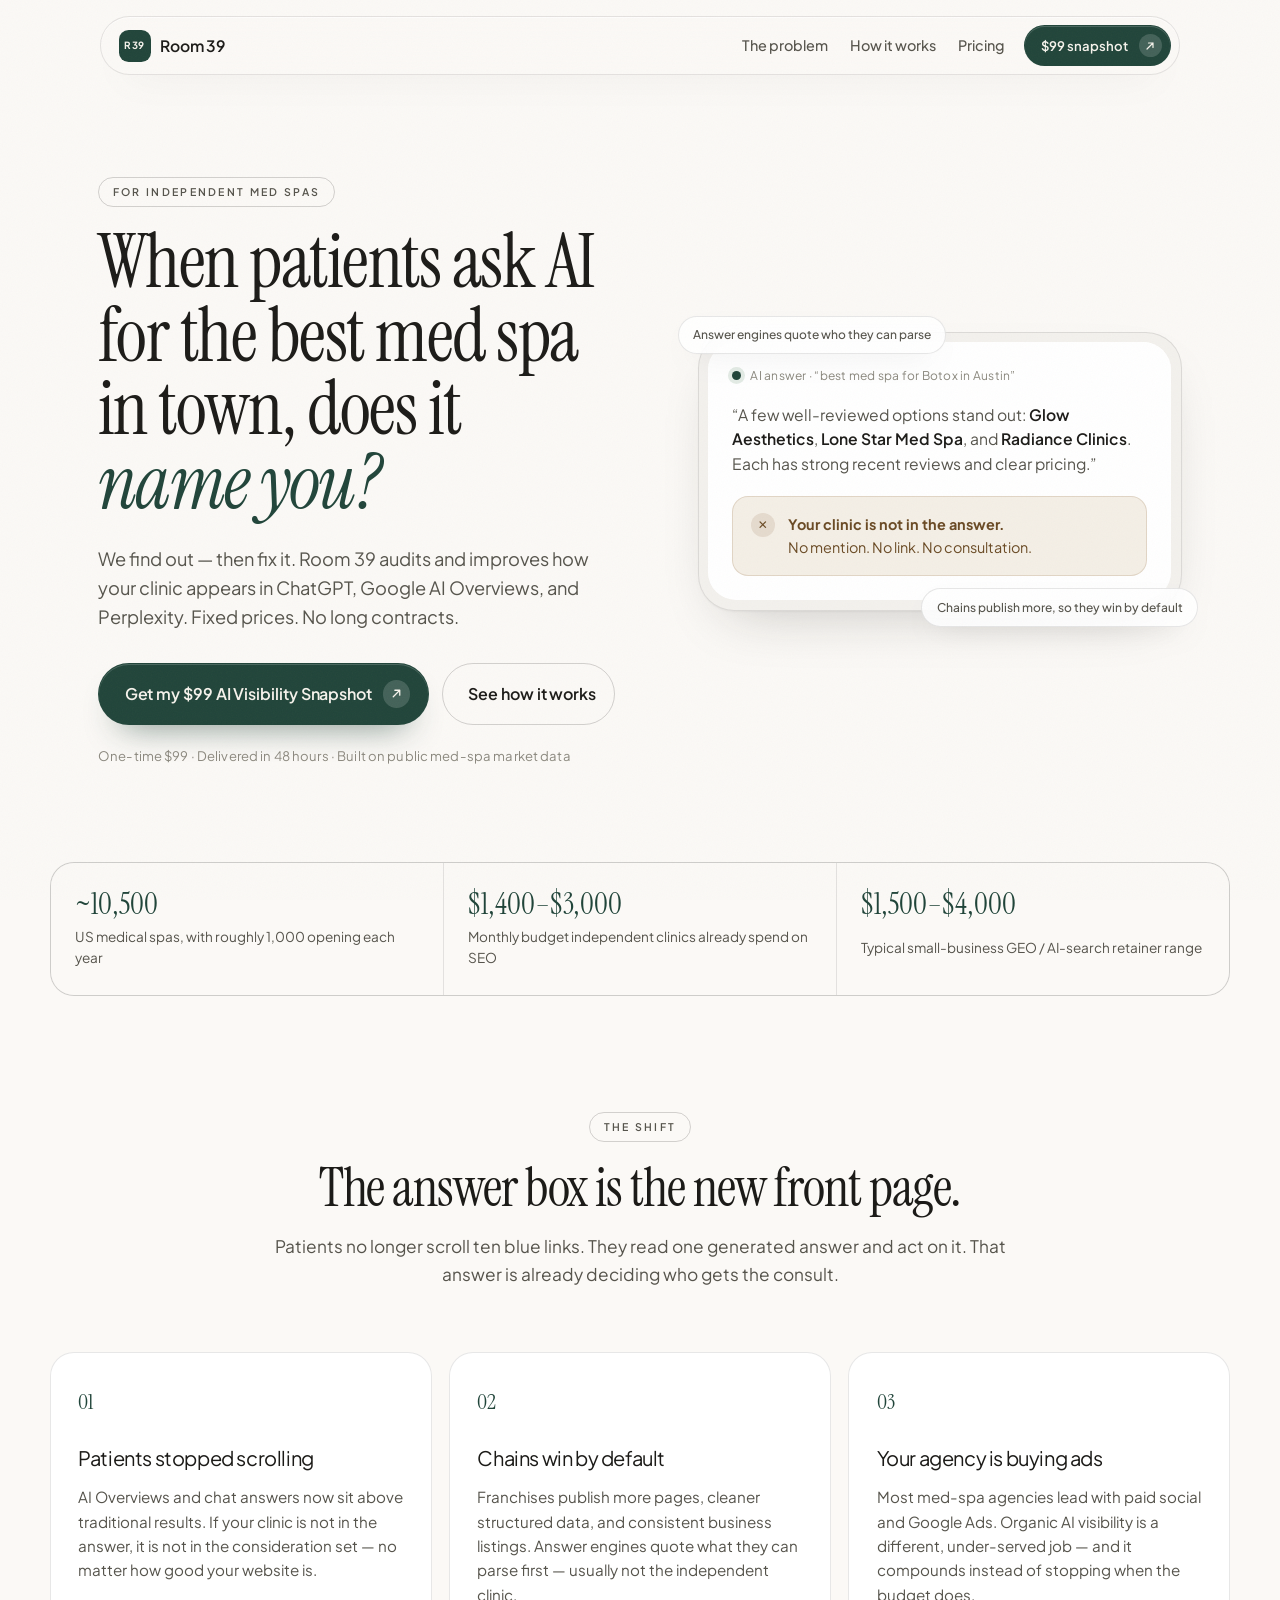
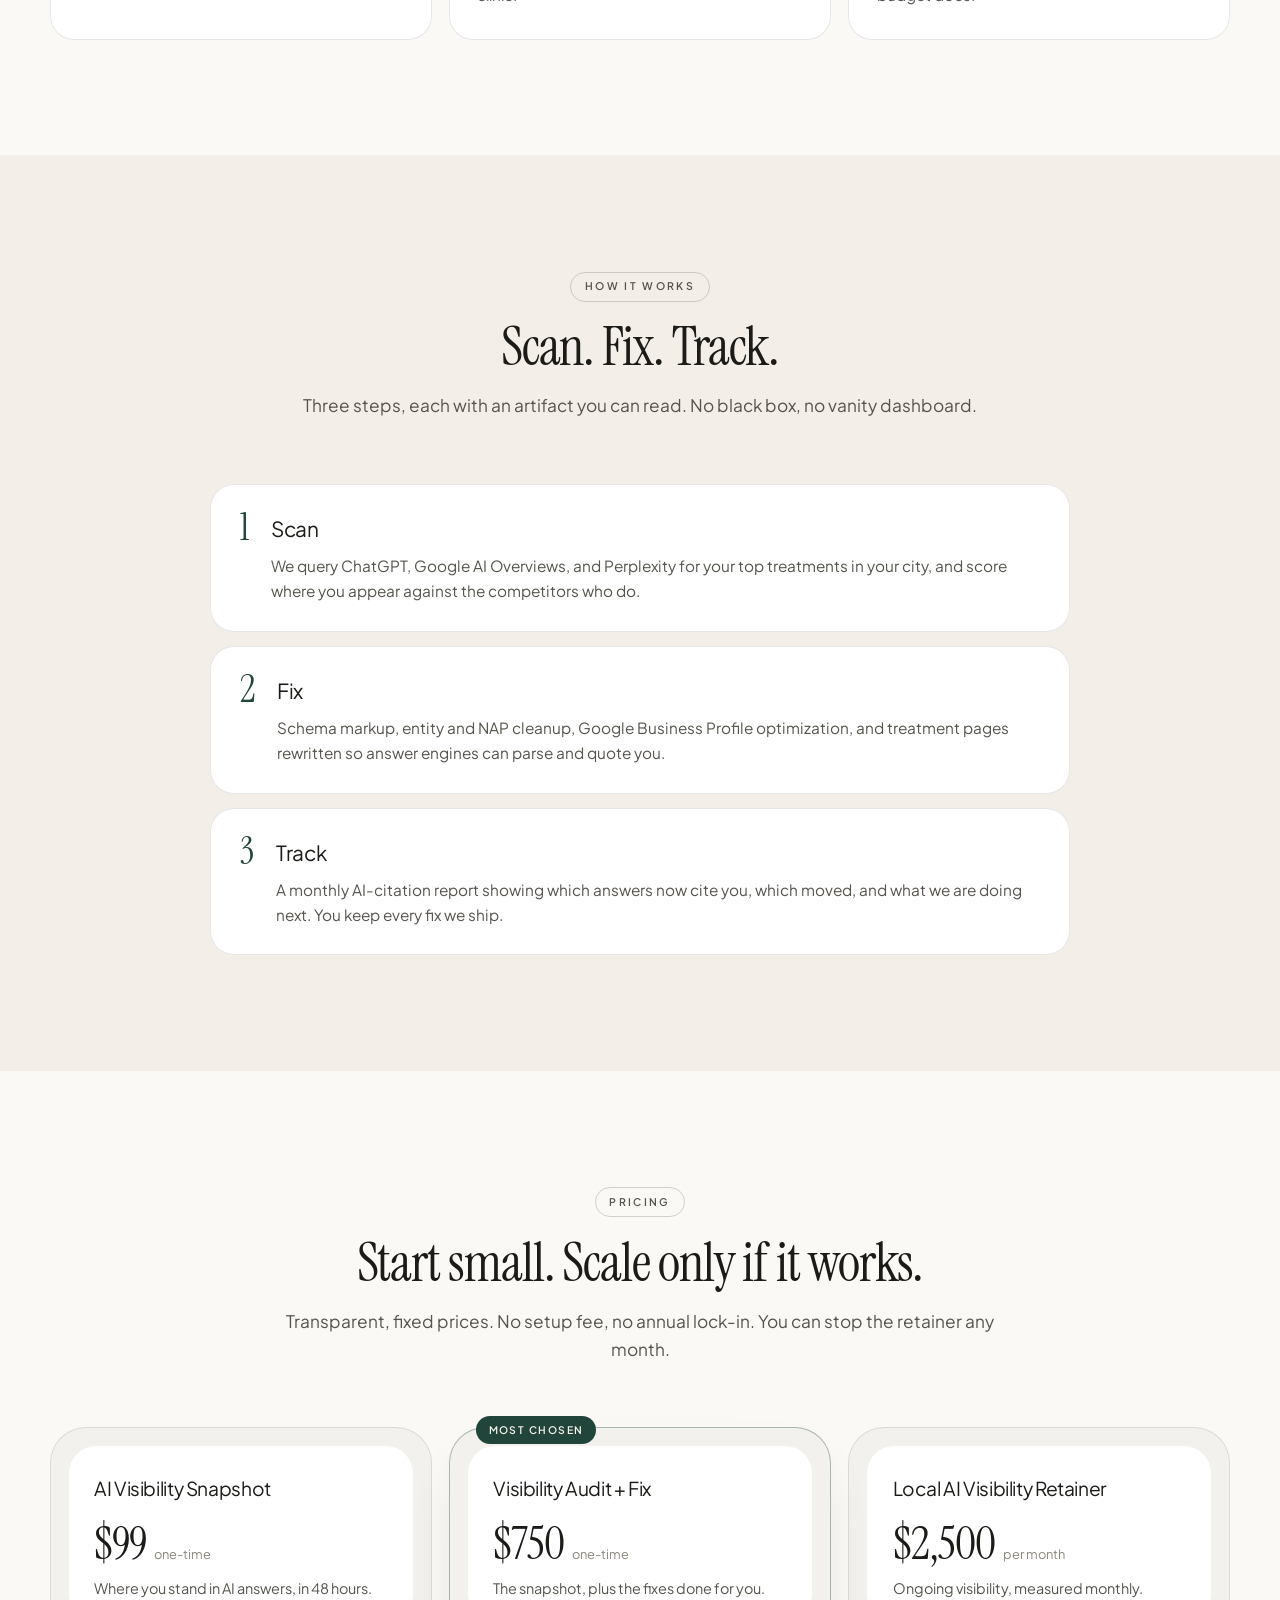
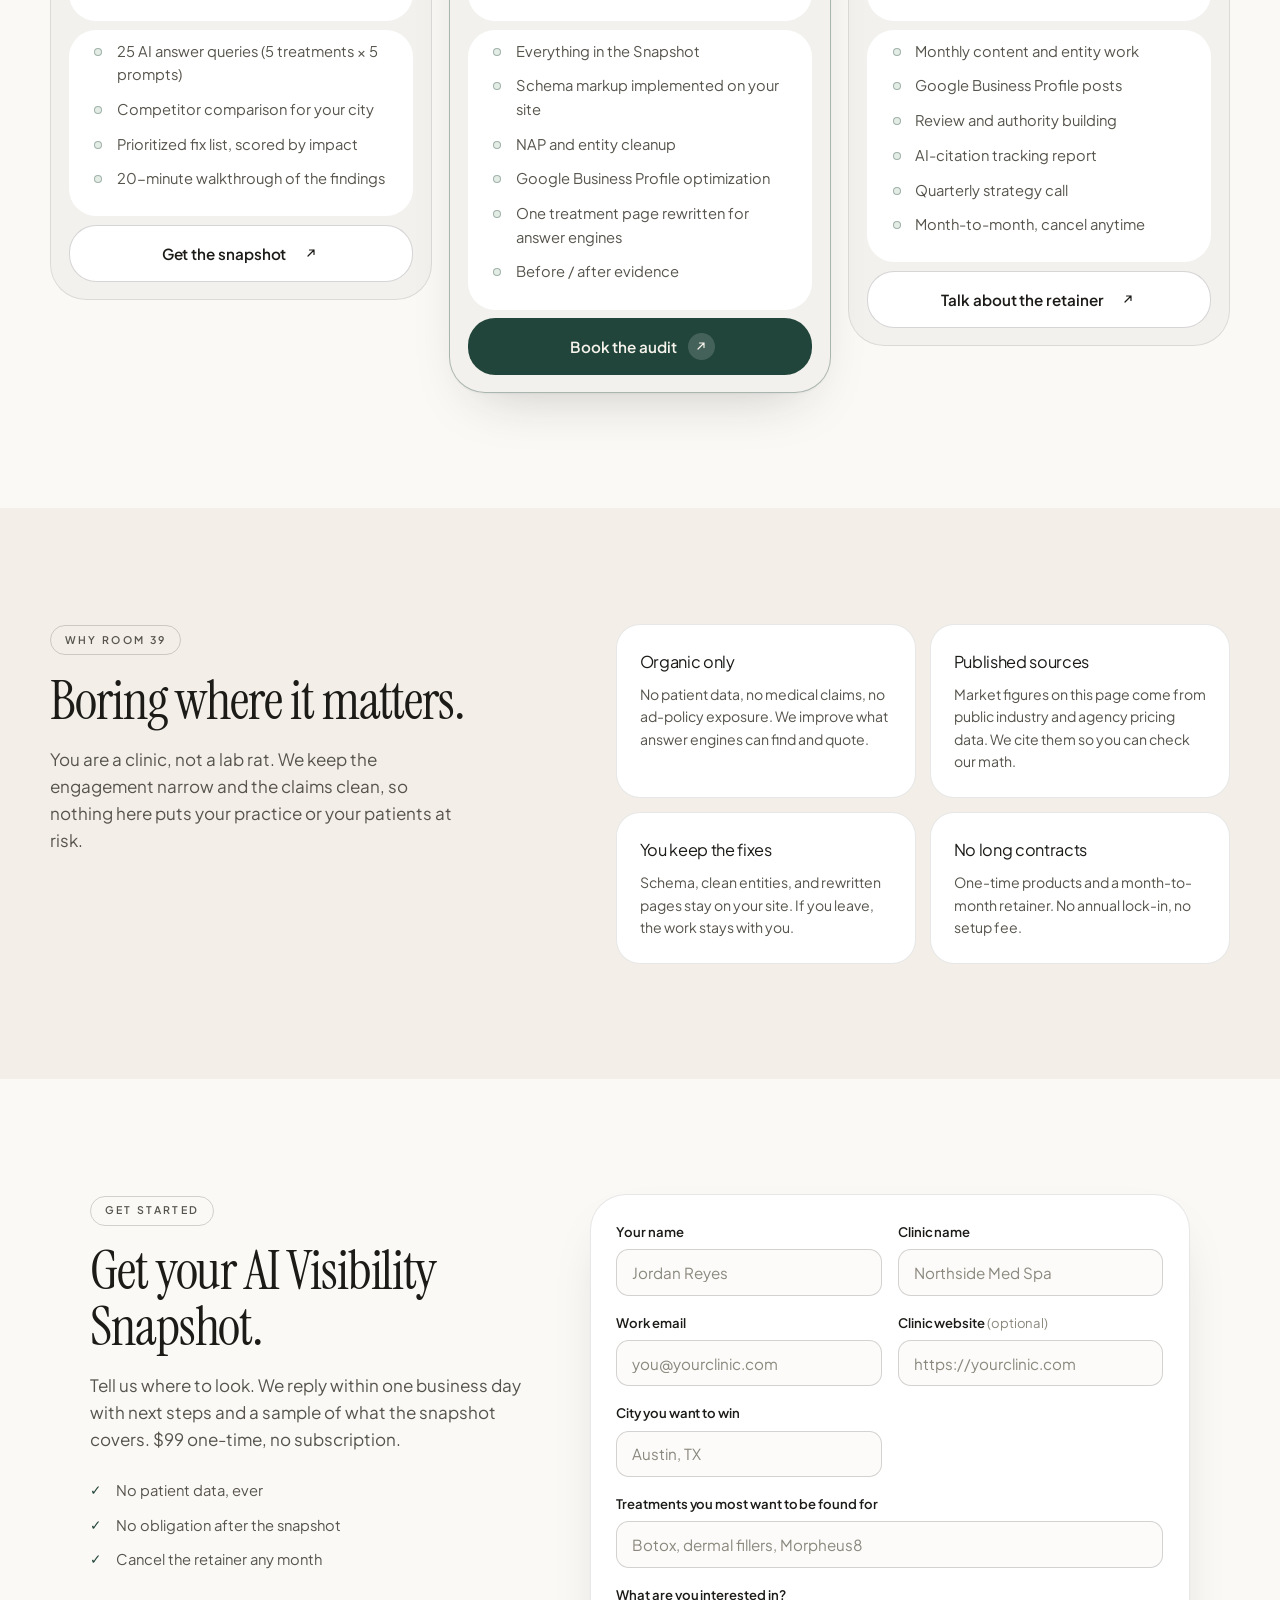
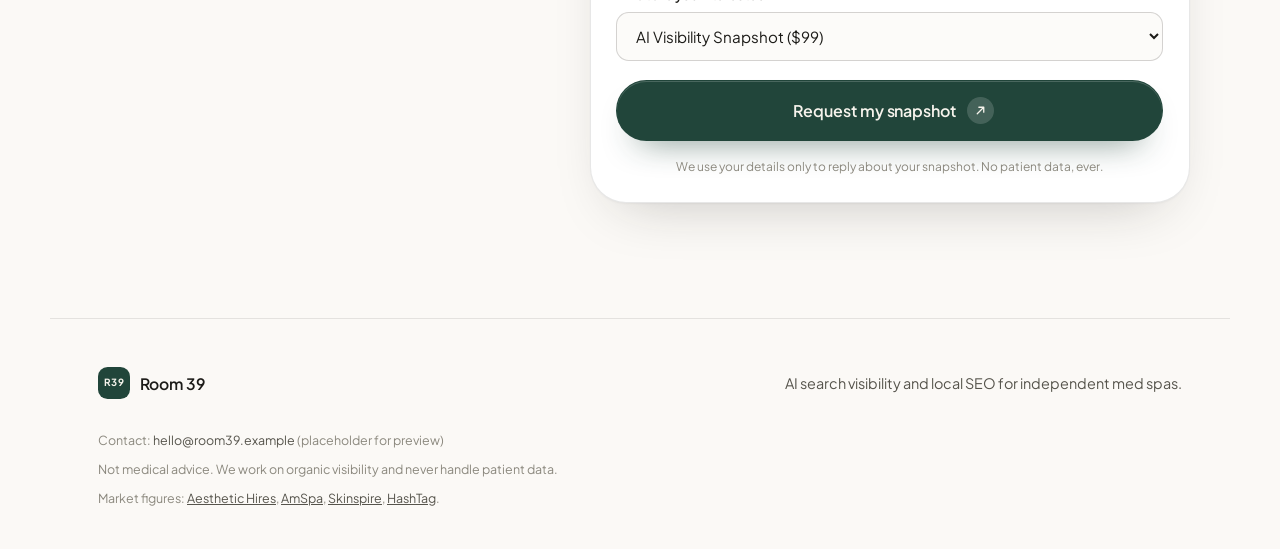
==== commit 6d06eed0: "Wire the lead form to a real capture backend - POST form JSON to a free serverless backend (Web3Form" ====
--- a/index.html
+++ b/index.html
@@ -302,7 +302,7 @@
             <span>Request my snapshot</span>
             <span class="btn-ico" aria-hidden="true"><svg viewBox="0 0 16 16" width="13" height="13" fill="none" stroke="currentColor" stroke-width="1.6" stroke-linecap="round" stroke-linejoin="round"><path d="M4 12 12 4M6 4h6v6"/></svg></span>
           </button>
-          <p class="form-note">Preview build. In production this form posts to your CRM or inbox — no data leaves this page today.</p>
+          <p class="form-note">We use your details only to reply about your snapshot. No patient data, ever.</p>
         </form>
 
         <div class="lead-success reveal" id="lead-success" hidden>
